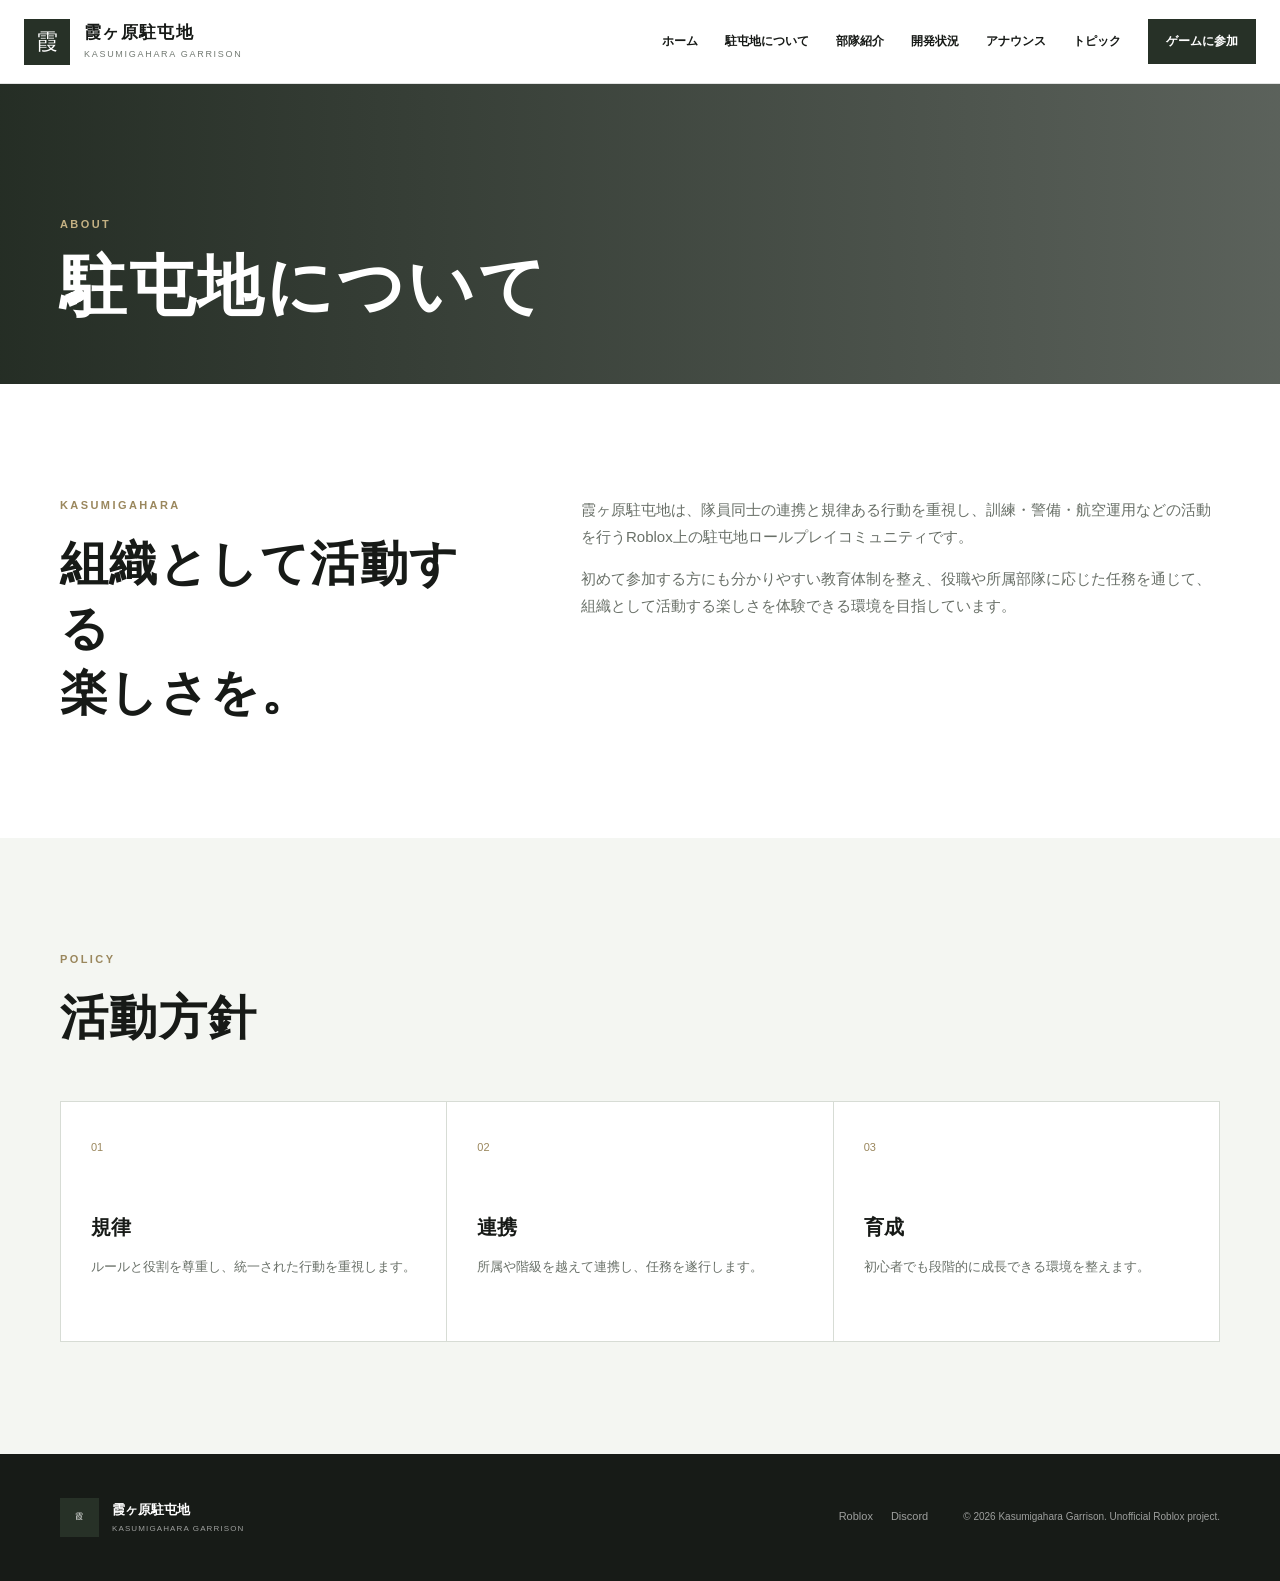
==== about.html @ 0323cbdd "Add files via upload" ====
<!DOCTYPE html><html lang="ja"><head>
  <meta charset="UTF-8">
  <meta name="viewport" content="width=device-width, initial-scale=1.0">
  <meta name="description" content="Roblox 霞ヶ原駐屯地 公式サイト">
  <meta name="theme-color" content="#273127">
  <link rel="stylesheet" href="./styles.css">
<title>駐屯地について｜霞ヶ原駐屯地</title></head>
<body><header class="site-header" id="siteHeader">
  <div class="header-image" id="headerImage"></div>
  <div class="header-inner">
    <a class="brand" href="./index.html" aria-label="霞ヶ原駐屯地 トップ">
      <div class="brand-symbol">
        <img id="headerLogo" src="./images/logo.png" alt="霞ヶ原駐屯地ロゴ">
        <span>霞</span>
      </div>
      <div class="brand-copy">
        <strong id="siteName">霞ヶ原駐屯地</strong>
        <span id="siteNameEn">KASUMIGAHARA GARRISON</span>
      </div>
    </a>

    <button class="menu-button" id="menuButton" type="button" aria-label="メニューを開く" aria-expanded="false">
      <span></span><span></span><span></span>
    </button>

    <nav class="global-nav" id="globalNav">
      <a href="./index.html">ホーム</a>
      <a href="./about.html">駐屯地について</a>
      <a href="./units.html">部隊紹介</a>
      <a href="./development.html">開発状況</a>
      <a href="./announcements.html">アナウンス</a>
      <a href="./topics.html">トピック</a>
      <a class="nav-cta" id="headerGameLink" href="#" target="_blank" rel="noopener noreferrer">ゲームに参加</a>
    </nav>
  </div>
</header>
<main class="page-main">
  <section class="page-hero"><div class="content-width"><p>ABOUT</p><h1>駐屯地について</h1></div></section>
  <section class="section"><div class="content-width about-grid">
    <div><p class="section-label">KASUMIGAHARA</p><h2>組織として活動する<br>楽しさを。</h2></div>
    <div class="about-copy" id="aboutCopy"></div>
  </div></section>
  <section class="section section-muted"><div class="content-width">
    <div class="section-heading"><div><p class="section-label">POLICY</p><h2>活動方針</h2></div></div>
    <div class="policy-grid">
      <article><span>01</span><h3>規律</h3><p>ルールと役割を尊重し、統一された行動を重視します。</p></article>
      <article><span>02</span><h3>連携</h3><p>所属や階級を越えて連携し、任務を遂行します。</p></article>
      <article><span>03</span><h3>育成</h3><p>初心者でも段階的に成長できる環境を整えます。</p></article>
    </div>
  </div></section>
</main><footer class="site-footer">
  <div class="content-width footer-inner">
    <div class="footer-brand">
      <div class="brand-symbol small">
        <img id="footerLogo" src="./images/logo.png" alt="">
        <span>霞</span>
      </div>
      <div>
        <strong>霞ヶ原駐屯地</strong>
        <span>KASUMIGAHARA GARRISON</span>
      </div>
    </div>
    <div class="footer-links">
      <a id="footerRoblox" href="#" target="_blank" rel="noopener noreferrer">Roblox</a>
      <a id="footerDiscord" href="#" target="_blank" rel="noopener noreferrer">Discord</a>
    </div>
    <p>© <span id="currentYear"></span> Kasumigahara Garrison. Unofficial Roblox project.</p>
  </div>
</footer>
<script src="./data.js"></script>
<script src="./script.js"></script></body></html>
---- styles.css ----
:root {
  --ink: #171a17;
  --muted: #697068;
  --line: #d7dcd5;
  --paper: #f4f6f2;
  --white: #ffffff;
  --olive: #3c493c;
  --olive-dark: #273127;
  --gold: #9a875d;
  --header-height: 84px;
}

* { box-sizing: border-box; }
html { scroll-behavior: smooth; }
body {
  margin: 0;
  color: var(--ink);
  background: var(--white);
  font-family: "Noto Sans JP", "Yu Gothic", "Hiragino Kaku Gothic ProN", sans-serif;
  line-height: 1.8;
}
body.menu-open { overflow: hidden; }
a { color: inherit; text-decoration: none; }
img { max-width: 100%; display: block; }
button { font: inherit; }

.content-width {
  width: min(1160px, calc(100% - 48px));
  margin: 0 auto;
}

.site-header {
  position: fixed;
  inset: 0 0 auto;
  height: var(--header-height);
  z-index: 1000;
  color: var(--ink);
  background: rgba(255,255,255,.95);
  border-bottom: 1px solid rgba(20,25,20,.12);
  backdrop-filter: blur(14px);
  transition: height .25s ease, box-shadow .25s ease;
  overflow: visible;
}
.site-header.compact {
  height: 70px;
  box-shadow: 0 8px 30px rgba(20,25,20,.08);
}
.header-image {
  position: absolute;
  inset: 0;
  z-index: -1;
  background-position: center;
  background-size: cover;
  opacity: .10;
}
.header-inner {
  position: relative;
  width: min(1240px, calc(100% - 48px));
  height: 100%;
  margin: 0 auto;
  display: flex;
  align-items: center;
  justify-content: space-between;
}
.brand { display: inline-flex; align-items: center; gap: 14px; min-width: 235px; }
.brand-symbol {
  position: relative;
  width: 46px;
  height: 46px;
  flex: 0 0 auto;
  display: grid;
  place-items: center;
  overflow: hidden;
  color: var(--white);
  background: var(--olive-dark);
}
.brand-symbol img { width: 100%; height: 100%; object-fit: contain; }
.brand-symbol img[hidden] { display: none; }
.brand-symbol span { font-family: serif; font-size: 22px; }
.brand-symbol img:not([hidden]) + span { display: none; }
.brand-symbol.small { width: 39px; height: 39px; }
.brand-copy { display: flex; flex-direction: column; line-height: 1.2; }
.brand-copy strong { font-size: 17px; letter-spacing: .08em; }
.brand-copy span { margin-top: 5px; color: #737a73; font-size: 9px; letter-spacing: .19em; }

.global-nav { display: flex; align-items: center; gap: 27px; font-size: 12px; font-weight: 700; }
.global-nav > a:not(.nav-cta) { position: relative; padding: 8px 0; }
.global-nav > a:not(.nav-cta)::after {
  content: "";
  position: absolute;
  left: 0; bottom: 1px;
  width: 0; height: 1px;
  background: var(--ink);
  transition: width .2s ease;
}
.global-nav > a:hover::after { width: 100%; }
.nav-cta { padding: 12px 18px; color: white; background: var(--olive-dark); }

.menu-button { display: none; width: 44px; height: 44px; padding: 9px; border: 0; background: transparent; }
.menu-button span { display: block; height: 1px; margin: 6px 0; background: var(--ink); transition: .25s; }

main { padding-top: var(--header-height); }
.hero {
  position: relative;
  min-height: 700px;
  display: flex;
  align-items: center;
  color: white;
  background-color: var(--olive-dark);
  background-position: center;
  background-size: cover;
  overflow: hidden;
}
.hero-overlay {
  position: absolute;
  inset: 0;
  background: linear-gradient(90deg, rgba(20,27,20,.94), rgba(20,27,20,.72) 54%, rgba(20,27,20,.28));
}
.hero::after {
  content: "";
  position: absolute; inset: 0;
  opacity: .10;
  background-image: linear-gradient(rgba(255,255,255,.08) 1px, transparent 1px), linear-gradient(90deg, rgba(255,255,255,.08) 1px, transparent 1px);
  background-size: 64px 64px;
}
.hero-inner {
  position: relative;
  z-index: 2;
  width: min(1160px, calc(100% - 48px));
  margin: 0 auto;
}
.eyebrow, .section-label {
  margin: 0 0 16px;
  color: var(--gold);
  font-size: 11px;
  font-weight: 700;
  letter-spacing: .22em;
}
.section-label.light { color: #c4b183; }
.hero h1 {
  margin: 0;
  max-width: 800px;
  font-size: clamp(46px, 7vw, 88px);
  line-height: 1.18;
  letter-spacing: .025em;
  font-weight: 600;
}
.hero-description { margin: 28px 0 0; color: rgba(255,255,255,.76); font-size: 15px; }
.hero-actions { display: flex; gap: 12px; margin-top: 38px; }
.button {
  min-width: 174px;
  min-height: 52px;
  display: inline-flex;
  align-items: center;
  justify-content: center;
  padding: 12px 24px;
  font-size: 13px;
  font-weight: 700;
  letter-spacing: .05em;
  transition: transform .2s ease, opacity .2s ease;
}
.button:hover { transform: translateY(-2px); }
.button.primary { color: white; background: var(--olive); }
.button.ghost { color: white; border: 1px solid rgba(255,255,255,.45); }
.hero-side {
  position: absolute;
  z-index: 2;
  right: 23px; bottom: 24px;
  margin: 0;
  color: rgba(255,255,255,.42);
  font-size: 10px;
  letter-spacing: .28em;
  writing-mode: vertical-rl;
}

.ticker { border-bottom: 1px solid var(--line); }
.ticker-inner {
  min-height: 76px;
  display: grid;
  grid-template-columns: 150px 1fr;
  align-items: center;
}
.ticker-label {
  color: var(--white);
  background: var(--olive-dark);
  align-self: stretch;
  display: grid;
  place-items: center;
  font-size: 10px;
  letter-spacing: .16em;
}
.ticker-content { display: flex; gap: 24px; padding-left: 28px; font-size: 13px; }
.ticker-content time { color: var(--muted); letter-spacing: .05em; }

.section { padding: 112px 0; }
.section-muted { background: var(--paper); }
.section-dark { color: white; background: var(--olive-dark); }
.section h2, .join-section h2 {
  margin: 0;
  font-size: clamp(30px, 4vw, 48px);
  line-height: 1.35;
  letter-spacing: .03em;
}
.about-grid { display: grid; grid-template-columns: .8fr 1.2fr; gap: 95px; }
.about-copy { color: var(--muted); font-size: 15px; }
.about-copy p:first-child { margin-top: 0; }

.section-heading {
  display: flex;
  justify-content: space-between;
  align-items: end;
  gap: 40px;
  margin-bottom: 50px;
}
.section-heading > p { max-width: 480px; margin: 0; color: var(--muted); font-size: 13px; }
.section-heading.light > p { color: rgba(255,255,255,.62); }

.unit-grid { display: grid; grid-template-columns: repeat(2, 1fr); gap: 18px; }
.unit-card { background: white; border: 1px solid var(--line); overflow: hidden; }
.unit-image {
  aspect-ratio: 16 / 8.5;
  background: linear-gradient(135deg, #495648, #2d362d);
  background-size: cover;
  background-position: center;
}
.unit-body { padding: 28px 30px 32px; }
.unit-meta { color: var(--gold); font-size: 10px; letter-spacing: .16em; }
.unit-card h3 { margin: 14px 0 12px; font-size: 22px; }
.unit-card p { margin: 0; color: var(--muted); font-size: 13px; }

.development-grid { display: grid; grid-template-columns: repeat(2, 1fr); gap: 22px; }
.development-card { border: 1px solid var(--line); background: white; overflow: hidden; }
.development-image {
  aspect-ratio: 16 / 8;
  background: #e7ebe5;
  background-position: center;
  background-size: cover;
}
.development-body { padding: 25px 28px 29px; }
.development-top { display: flex; justify-content: space-between; gap: 20px; }
.development-card h3 { margin: 0; font-size: 18px; }
.development-percent { color: var(--gold); font-weight: 700; }
.progress { height: 5px; margin: 18px 0 15px; background: #e5e9e3; overflow: hidden; }
.progress > span { display: block; height: 100%; background: var(--olive); }
.development-card p { margin: 0; color: var(--muted); font-size: 13px; }

.announcement-list { border-top: 1px solid rgba(255,255,255,.24); }
.announcement-item {
  display: grid;
  grid-template-columns: 120px 90px 1fr;
  gap: 20px;
  align-items: center;
  min-height: 84px;
  border-bottom: 1px solid rgba(255,255,255,.16);
}
.announcement-item time { color: rgba(255,255,255,.55); font-size: 12px; }
.announcement-category { padding: 4px 8px; border: 1px solid rgba(255,255,255,.25); text-align: center; font-size: 10px; }
.announcement-item h3 { margin: 0; font-size: 14px; font-weight: 500; }

.topic-grid { display: grid; grid-template-columns: repeat(3, 1fr); gap: 20px; }
.topic-card { border: 1px solid var(--line); background: white; overflow: hidden; }
.topic-image {
  aspect-ratio: 16 / 9;
  background: linear-gradient(135deg, #dfe4dd, #cbd3c9);
  background-position: center;
  background-size: cover;
}
.topic-body { padding: 24px; }
.topic-meta { display: flex; gap: 14px; color: var(--muted); font-size: 10px; letter-spacing: .04em; }
.topic-card h3 { margin: 12px 0 10px; font-size: 17px; line-height: 1.5; }
.topic-card p { margin: 0; color: var(--muted); font-size: 12px; }

.join-section { padding: 90px 0; background: #edf0eb; }
.join-inner { display: flex; justify-content: space-between; align-items: center; gap: 50px; }
.join-inner p:last-child { color: var(--muted); }

.site-footer { padding: 44px 0; color: rgba(255,255,255,.58); background: #171b17; }
.footer-inner { display: grid; grid-template-columns: 1fr auto auto; align-items: center; gap: 35px; }
.footer-brand { display: flex; align-items: center; gap: 13px; }
.footer-brand strong, .footer-brand span { display: block; }
.footer-brand strong { color: white; font-size: 13px; }
.footer-brand span { font-size: 8px; letter-spacing: .14em; }
.footer-links { display: flex; gap: 18px; font-size: 11px; }
.site-footer p { margin: 0; font-size: 10px; }

@media (max-width: 940px) {
  :root { --header-height: 72px; }
  .content-width, .header-inner, .hero-inner { width: min(100% - 32px, 1160px); }
  .menu-button { display: block; z-index: 3; }
  .global-nav {
    position: fixed;
    top: var(--header-height);
    left: 0; right: 0;
    display: none;
    flex-direction: column;
    align-items: stretch;
    gap: 0;
    padding: 12px 16px 22px;
    background: white;
    border-bottom: 1px solid var(--line);
  }
  .global-nav.open { display: flex; }
  .global-nav a { padding: 15px 8px; border-bottom: 1px solid var(--line); }
  .nav-cta { margin-top: 10px; text-align: center; border-bottom: 0 !important; }
  .brand-copy strong { font-size: 14px; }
  .hero { min-height: 620px; }
  .about-grid { grid-template-columns: 1fr; gap: 38px; }
  .section { padding: 82px 0; }
  .section-heading { align-items: start; flex-direction: column; }
  .topic-grid { grid-template-columns: 1fr 1fr; }
  .footer-inner { grid-template-columns: 1fr; }
}

@media (max-width: 640px) {
  .brand-copy span { display: none; }
  .brand { min-width: auto; }
  .hero { min-height: 580px; }
  .hero h1 { font-size: clamp(40px, 13vw, 64px); }
  .hero-description br { display: none; }
  .hero-actions { flex-direction: column; }
  .button { width: 100%; }
  .hero-side { display: none; }
  .ticker-inner { grid-template-columns: 1fr; }
  .ticker-label { min-height: 34px; }
  .ticker-content { padding: 14px 0; flex-direction: column; gap: 2px; }
  .unit-grid, .development-grid, .topic-grid { grid-template-columns: 1fr; }
  .announcement-item { grid-template-columns: 1fr auto; gap: 8px 12px; padding: 18px 0; }
  .announcement-item h3 { grid-column: 1 / -1; }
  .join-inner { align-items: stretch; flex-direction: column; }
}


.page-main { padding-top: var(--header-height); }
.page-main.home-page { padding-top: var(--header-height); }
.page-main .hero { min-height: 620px; }
.page-hero {
  min-height: 300px;
  display: flex;
  align-items: end;
  padding: 80px 0 58px;
  color: white;
  background:
    linear-gradient(90deg, rgba(28,37,28,.96), rgba(28,37,28,.72)),
    url("./images/header.jpg") center/cover;
}
.page-hero p {
  margin: 0 0 12px;
  color: #c4b183;
  font-size: 11px;
  font-weight: 700;
  letter-spacing: .22em;
}
.page-hero h1 {
  margin: 0;
  font-size: clamp(38px, 6vw, 66px);
  line-height: 1.2;
  letter-spacing: .04em;
}
.home-link-grid {
  display: grid;
  grid-template-columns: repeat(2, 1fr);
  gap: 18px;
}
.home-link-card {
  min-height: 220px;
  padding: 32px;
  background: white;
  border: 1px solid var(--line);
  transition: transform .2s ease, border-color .2s ease;
}
.home-link-card:hover {
  transform: translateY(-3px);
  border-color: var(--olive);
}
.home-link-card > span {
  color: var(--gold);
  font-size: 11px;
  letter-spacing: .15em;
}
.home-link-card h2 {
  margin: 46px 0 8px;
  font-size: 28px;
}
.home-link-card p {
  margin: 0;
  color: var(--muted);
  font-size: 13px;
}
.policy-grid {
  display: grid;
  grid-template-columns: repeat(3, 1fr);
  border-top: 1px solid var(--line);
  border-left: 1px solid var(--line);
}
.policy-grid article {
  min-height: 240px;
  padding: 30px;
  background: white;
  border-right: 1px solid var(--line);
  border-bottom: 1px solid var(--line);
}
.policy-grid article > span {
  color: var(--gold);
  font-size: 11px;
}
.policy-grid h3 {
  margin: 48px 0 10px;
  font-size: 20px;
}
.policy-grid p {
  margin: 0;
  color: var(--muted);
  font-size: 13px;
}
@media (max-width: 720px) {
  .page-hero { min-height: 230px; padding-bottom: 38px; }
  .home-link-grid, .policy-grid { grid-template-columns: 1fr; }
}
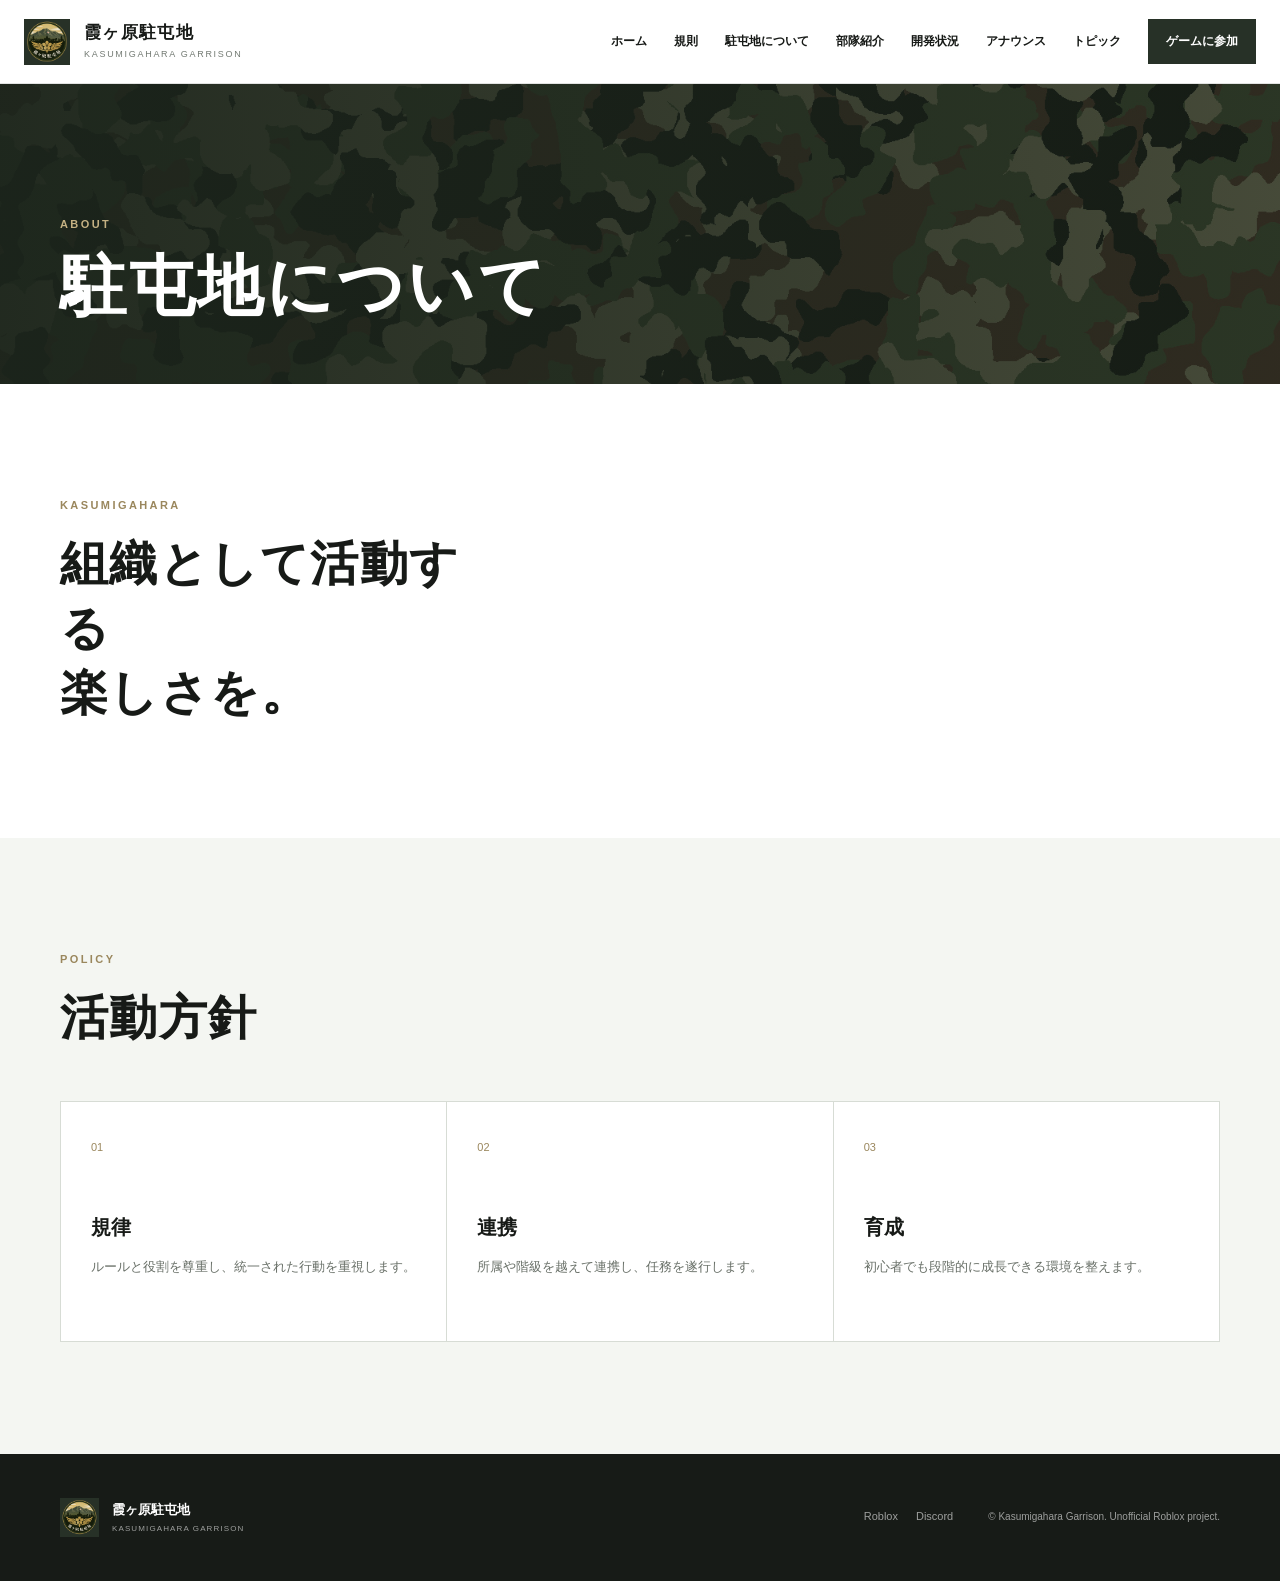
==== commit b64a6b6e: "Update about.html" ====
--- a/about.html
+++ b/about.html
@@ -25,6 +25,7 @@
 
     <nav class="global-nav" id="globalNav">
       <a href="./index.html">ホーム</a>
+      <a id="rulesLink" href="#" target="_blank" rel="noopener noreferrer">規則</a>
       <a href="./about.html">駐屯地について</a>
       <a href="./units.html">部隊紹介</a>
       <a href="./development.html">開発状況</a>
@@ -68,4 +69,4 @@
   </div>
 </footer>
 <script src="./data.js"></script>
-<script src="./script.js"></script></body></html>+<script src="./script.js"></script></body></html>
